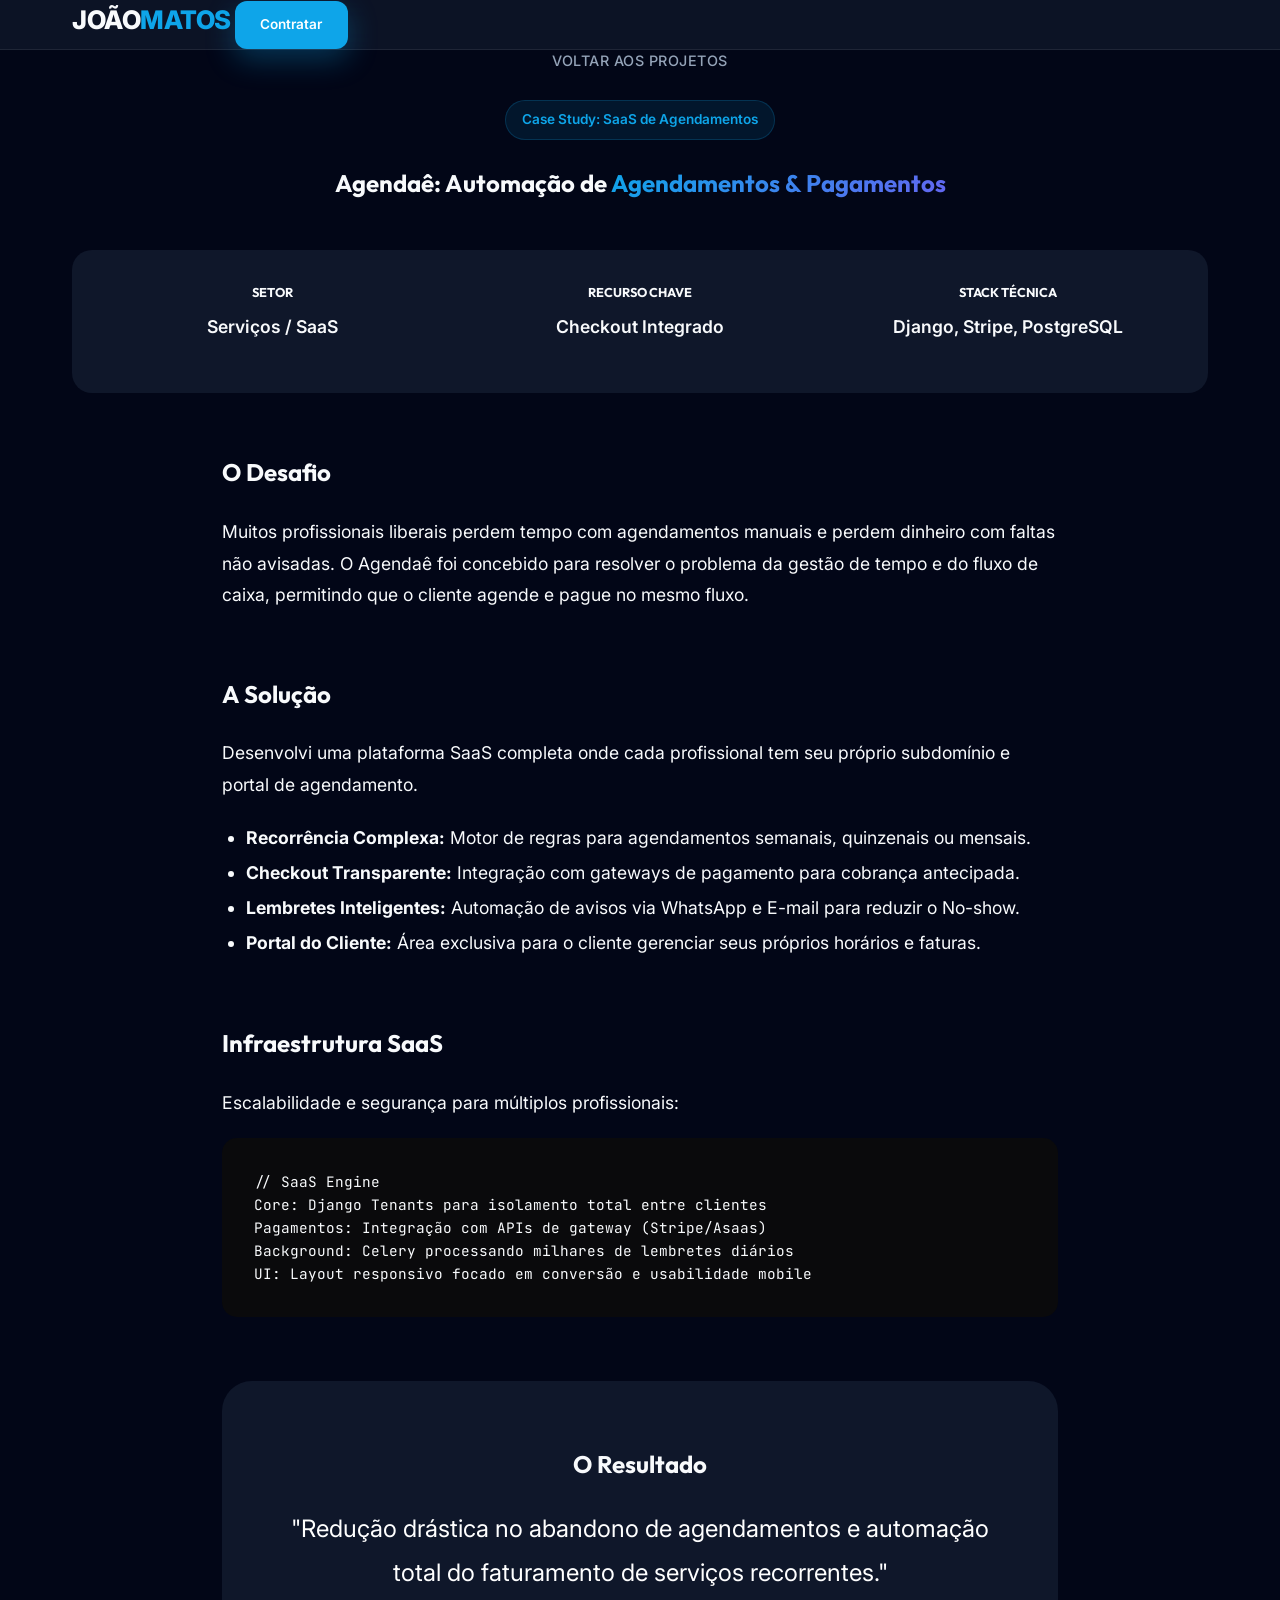
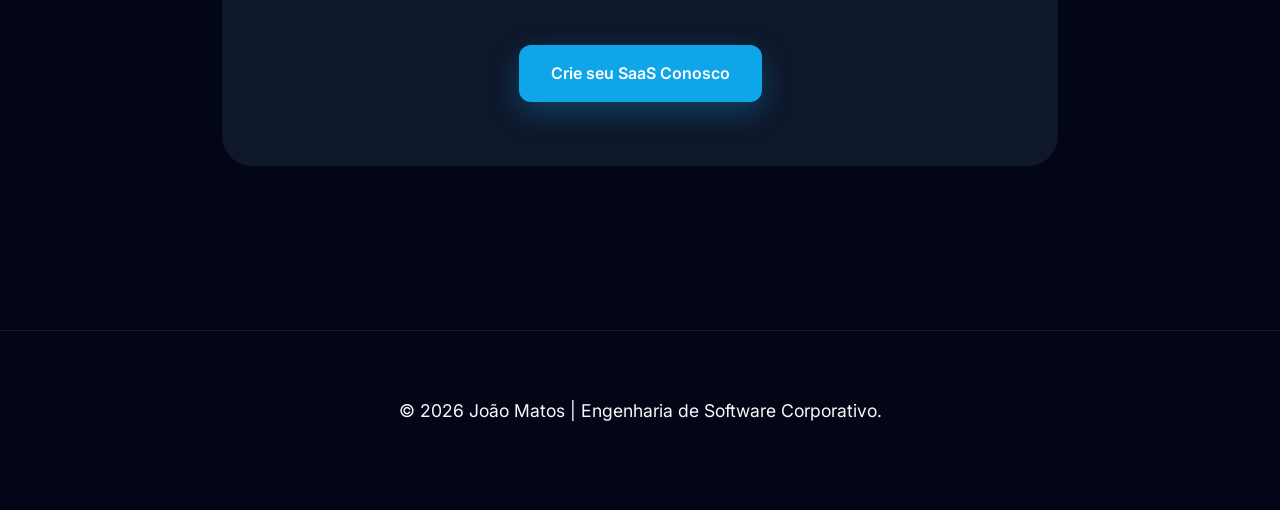
==== agendae/index.html @ 0c6c9169 "feat: transforma projetos em páginas reais para SEO e autoridade" ====
<!DOCTYPE html>
<html lang="pt-br">

<head>
    <meta charset="UTF-8">
    <meta name="viewport" content="width=device-width, initial-scale=1.0">
    <title>Agendaê | Case Study - Automação de Agendamentos SaaS</title>
    <meta name="description"
        content="Como criei uma plataforma SaaS de agendamentos com recorrência complexa e pagamentos integrados.">
    <link rel="stylesheet" href="https://cdnjs.cloudflare.com/ajax/libs/font-awesome/6.4.0/css/all.min.css">
    <link href="https://fonts.googleapis.com/css2?family=Inter:wght@400;500;600&family=Outfit:wght@700;800&family=JetBrains+Mono&display=swap" rel="stylesheet">
    <link rel="stylesheet" href="../style.css">
    <style>
        .case-header { padding: 100px 0 60px; text-align: center; }
        .case-content { max-width: 900px; margin: 0 auto; padding-bottom: 100px; }
        .case-section { margin-bottom: 4rem; }
        .case-meta { display: grid; grid-template-columns: repeat(auto-fit, minmax(200px, 1fr)); gap: 2rem; background: var(--bg-surface); padding: 2rem; border-radius: 20px; border: 1px solid var(--border-color); margin-top: 3rem; }
        .case-meta h4 { color: var(--primary-color); font-size: 0.8rem; text-transform: uppercase; margin-bottom: 0.5rem; }
        .case-meta p { font-weight: 600; }
        h2 { margin-bottom: 1.5rem; font-family: 'Outfit', sans-serif; }
        p { font-size: 1.1rem; line-height: 1.8; color: var(--text-muted); margin-bottom: 1.2rem; }
        .arch-box { background: #0a0a0c; padding: 2rem; border-radius: 15px; border-left: 4px solid var(--primary-color); font-family: 'JetBrains Mono', monospace; font-size: 0.9rem; }
    </style>
</head>

<body>
    <header>
        <div class="container nav">
            <a href="../index.html" class="logo">JOÃO<span>MATOS</span></a>
            <div class="nav-links">
                <a href="../index.html#projects">Voltar aos Projetos</a>
            </div>
            <a href="../index.html#contact" class="btn btn-primary" style="padding: 0.8rem 1.6rem; font-size: 0.85rem;">Contratar</a>
        </div>
    </header>

    <section class="case-header">
        <div class="container">
            <span class="badge">Case Study: SaaS de Agendamentos</span>
            <h1>Agendaê: Automação de <span class="gradient-text">Agendamentos & Pagamentos</span></h1>
            
            <div class="case-meta">
                <div>
                    <h4>Setor</h4>
                    <p>Serviços / SaaS</p>
                </div>
                <div>
                    <h4>Recurso Chave</h4>
                    <p>Checkout Integrado</p>
                </div>
                <div>
                    <h4>Stack Técnica</h4>
                    <p>Django, Stripe, PostgreSQL</p>
                </div>
            </div>
        </div>
    </section>

    <section class="case-content container">
        <div class="case-section">
            <h2>O Desafio</h2>
            <p>
                Muitos profissionais liberais perdem tempo com agendamentos manuais e perdem dinheiro com faltas não avisadas. O Agendaê foi concebido para resolver o problema da gestão de tempo e do fluxo de caixa, permitindo que o cliente agende e pague no mesmo fluxo.
            </p>
        </div>

        <div class="case-section">
            <h2>A Solução</h2>
            <p>
                Desenvolvi uma plataforma SaaS completa onde cada profissional tem seu próprio subdomínio e portal de agendamento.
            </p>
            <ul style="color: var(--text-muted); font-size: 1.1rem; line-height: 2; margin-left: 1.5rem;">
                <li><strong>Recorrência Complexa:</strong> Motor de regras para agendamentos semanais, quinzenais ou mensais.</li>
                <li><strong>Checkout Transparente:</strong> Integração com gateways de pagamento para cobrança antecipada.</li>
                <li><strong>Lembretes Inteligentes:</strong> Automação de avisos via WhatsApp e E-mail para reduzir o No-show.</li>
                <li><strong>Portal do Cliente:</strong> Área exclusiva para o cliente gerenciar seus próprios horários e faturas.</li>
            </ul>
        </div>

        <div class="case-section">
            <h2>Infraestrutura SaaS</h2>
            <p>Escalabilidade e segurança para múltiplos profissionais:</p>
            <div class="arch-box">
                // SaaS Engine <br>
                Core: Django Tenants para isolamento total entre clientes <br>
                Pagamentos: Integração com APIs de gateway (Stripe/Asaas) <br>
                Background: Celery processando milhares de lembretes diários <br>
                UI: Layout responsivo focado em conversão e usabilidade mobile
            </div>
        </div>

        <div class="case-section" style="text-align: center; background: var(--bg-surface); padding: 4rem; border-radius: 30px;">
            <h2>O Resultado</h2>
            <p style="font-size: 1.5rem; color: #fff;">"Redução drástica no abandono de agendamentos e automação total do faturamento de serviços recorrentes."</p>
            <a href="../index.html#contact" class="btn btn-primary" style="margin-top: 2rem;">Crie seu SaaS Conosco</a>
        </div>
    </section>

    <footer>
        <div class="container">
            <p>&copy; 2026 João Matos | Engenharia de Software Corporativo.</p>
        </div>
    </footer>
</body>

</html>
---- style.css ----
:root {
    --primary: #0ea5e9;
    --primary-glow: rgba(14, 165, 233, 0.3);
    --secondary: #6366f1;
    --accent: #10b981;
    --bg-dark: #020617;
    --bg-surface: #0f172a;
    --bg-card: #1e293b;
    --text-primary: #f8fafc;
    --text-secondary: #94a3b8;
    --border: rgba(255, 255, 255, 0.08);
    --glass: rgba(15, 23, 42, 0.8);
    --font-heading: 'Outfit', sans-serif;
    --font-body: 'Inter', sans-serif;
    --transition: all 0.3s cubic-bezier(0.4, 0, 0.2, 1);
}

* {
    margin: 0;
    padding: 0;
    box-sizing: border-box;
    scroll-behavior: smooth;
}

body {
    background-color: var(--bg-dark);
    color: var(--text-primary);
    font-family: var(--font-body);
    line-height: 1.6;
    overflow-x: hidden;
}

.container {
    max-width: 1200px;
    margin: 0 auto;
    padding: 0 2rem;
}

/* Typography */
h1, h2, h3, h4 {
    font-family: var(--font-heading);
    font-weight: 700;
}

.gradient-text {
    background: linear-gradient(135deg, var(--primary), var(--secondary));
    -webkit-background-clip: text;
    -webkit-text-fill-color: transparent;
}

/* Navigation */
header {
    position: fixed;
    top: 0;
    width: 100%;
    z-index: 1000;
    background: var(--glass);
    backdrop-filter: blur(12px);
    border-bottom: 1px solid var(--border);
}

nav {
    display: flex;
    justify-content: space-between;
    align-items: center;
    height: 90px;
    width: 100%;
}

.logo {
    font-size: 1.6rem;
    font-weight: 800;
    text-decoration: none;
    color: var(--text-primary);
    letter-spacing: -0.5px;
    flex-shrink: 0;
}

.logo span {
    color: var(--primary);
}

.nav-links {
    display: flex;
    gap: 3.5rem;
    position: absolute;
    left: 50%;
    transform: translateX(-50%);
}

.nav-links a {
    text-decoration: none;
    color: var(--text-secondary);
    font-weight: 500;
    font-size: 0.9rem;
    letter-spacing: 0.5px;
    text-transform: uppercase;
    transition: var(--transition);
}

.nav-links a:hover {
    color: var(--primary);
}

/* Hero Section */
.hero {
    min-height: 100vh;
    display: flex;
    align-items: center;
    position: relative;
    padding-top: 140px;
    padding-bottom: 100px;
    background: radial-gradient(circle at 80% 20%, rgba(14, 165, 233, 0.1), transparent),
                radial-gradient(circle at 20% 80%, rgba(99, 102, 241, 0.1), transparent);
}

.hero-content {
    max-width: 900px;
    position: relative;
    z-index: 2;
}

.badge {
    display: inline-block;
    padding: 0.5rem 1rem;
    background: rgba(14, 165, 233, 0.1);
    border: 1px solid rgba(14, 165, 233, 0.2);
    border-radius: 100px;
    color: var(--primary);
    font-size: 0.85rem;
    font-weight: 600;
    margin-bottom: 1.5rem;
}

.hero h1 {
    font-size: 4rem;
    line-height: 1.2;
    margin-bottom: 2rem;
    letter-spacing: -2px;
}

.hero p {
    font-size: 1.25rem;
    line-height: 1.8;
    color: var(--text-secondary);
    margin-bottom: 3.5rem;
    max-width: 700px;
}

.hero-btns {
    display: flex;
    gap: 1.5rem;
}

.btn {
    padding: 1rem 2rem;
    border-radius: 12px;
    font-weight: 600;
    text-decoration: none;
    display: inline-flex;
    align-items: center;
    gap: 0.75rem;
    transition: var(--transition);
    cursor: pointer;
}

.btn-primary {
    background: var(--primary);
    color: white;
    box-shadow: 0 10px 30px var(--primary-glow);
}

.btn-primary:hover {
    transform: translateY(-2px);
    box-shadow: 0 15px 40px var(--primary-glow);
}

.btn-secondary {
    background: rgba(255, 255, 255, 0.05);
    color: var(--text-primary);
    border: 1px solid var(--border);
}

.btn-secondary:hover {
    background: rgba(255, 255, 255, 0.1);
}

/* Projects Section */
.section {
    padding: 8rem 0;
}

.section-header {
    text-align: center;
    margin-bottom: 5rem;
}

.section-header h2 {
    font-size: 3rem;
    margin-bottom: 1rem;
}

.projects-grid {
    display: grid;
    grid-template-columns: repeat(auto-fit, minmax(350px, 1fr));
    gap: 2.5rem;
}

.project-card {
    background: var(--bg-surface);
    border: 1px solid var(--border);
    border-radius: 24px;
    overflow: hidden;
    transition: var(--transition);
}

.project-card:hover {
    transform: translateY(-10px);
    border-color: rgba(14, 165, 233, 0.3);
    box-shadow: 0 20px 50px rgba(0, 0, 0, 0.3);
}

.project-img {
    height: 240px;
    background-size: cover;
    background-position: center;
    position: relative;
}

.project-img::after {
    content: '';
    position: absolute;
    bottom: 0;
    left: 0;
    width: 100%;
    height: 50%;
    background: linear-gradient(to top, var(--bg-surface), transparent);
}

.project-body {
    padding: 2rem;
}

.project-tags {
    display: flex;
    gap: 0.75rem;
    margin-bottom: 1rem;
    flex-wrap: wrap;
}

.tag {
    font-size: 0.75rem;
    padding: 0.25rem 0.75rem;
    background: rgba(255, 255, 255, 0.05);
    border: 1px solid var(--border);
    border-radius: 100px;
    color: var(--text-secondary);
}

.project-body h3 {
    font-size: 1.5rem;
    margin-bottom: 1rem;
}

.project-body p {
    color: var(--text-secondary);
    font-size: 0.95rem;
    margin-bottom: 2rem;
}

.project-actions {
    display: flex;
    justify-content: space-between;
    align-items: center;
}

.btn-detail {
    color: var(--primary);
    text-decoration: none;
    font-weight: 600;
    font-size: 0.9rem;
    display: inline-flex;
    align-items: center;
    gap: 0.5rem;
}

/* Tabs / Code Showcase */
.code-window {
    background: #010409;
    border: 1px solid var(--border);
    border-radius: 12px;
    margin-top: 1.5rem;
    display: none; /* Shown on interaction */
}

.code-header {
    padding: 0.75rem 1rem;
    border-bottom: 1px solid var(--border);
    display: flex;
    align-items: center;
    gap: 0.5rem;
}

.dot { width: 10px; height: 10px; border-radius: 50%; }
.red { background: #ff5f56; }
.yellow { background: #ffbd2e; }
.green { background: #27c93f; }

.code-content {
    padding: 1.25rem;
    font-family: 'JetBrains Mono', monospace;
    font-size: 0.85rem;
    color: #e6edf3;
    overflow-x: auto;
}

/* Skills Section */
.skills-grid {
    display: grid;
    grid-template-columns: repeat(auto-fit, minmax(150px, 1fr));
    gap: 2rem;
    text-align: center;
}

.skill-card {
    padding: 2rem;
    background: var(--bg-surface);
    border: 1px solid var(--border);
    border-radius: 20px;
    transition: var(--transition);
}

.skill-card:hover {
    border-color: var(--primary);
    background: rgba(14, 165, 233, 0.05);
}

.skill-card i {
    font-size: 2.5rem;
    margin-bottom: 1rem;
    color: var(--primary);
}

/* Modal */
.modal {
    position: fixed;
    inset: 0;
    background: rgba(0, 0, 0, 0.8);
    backdrop-filter: blur(8px);
    z-index: 2000;
    display: none;
    align-items: center;
    justify-content: center;
    padding: 2rem;
}

.modal-content {
    background: var(--bg-surface);
    width: 100%;
    max-width: 1000px;
    max-height: 90vh;
    border-radius: 32px;
    border: 1px solid var(--border);
    overflow-y: auto;
    position: relative;
    padding: 3rem;
}

.close-modal {
    position: absolute;
    top: 2rem;
    right: 2rem;
    font-size: 1.5rem;
    cursor: pointer;
    color: var(--text-secondary);
}

/* Footer */
footer {
    padding: 4rem 0;
    border-top: 1px solid var(--border);
    text-align: center;
}

.social-links {
    display: flex;
    justify-content: center;
    gap: 2rem;
    margin-bottom: 2rem;
}

.social-links a {
    color: var(--text-secondary);
    font-size: 1.5rem;
    transition: var(--transition);
}

.social-links a:hover {
    color: var(--primary);
    transform: translateY(-3px);
}

/* Animations */
@keyframes fadeIn {
    from { opacity: 0; transform: translateY(20px); }
    to { opacity: 1; transform: translateY(0); }
}

.animate {
    animation: fadeIn 0.8s ease forwards;
}

@media (max-width: 992px) {
    .nav-links {
        display: none;
    }
}

@media (max-width: 768px) {
    .hero h1 { font-size: 2.5rem; }
    .hero p { font-size: 1.1rem; }
}
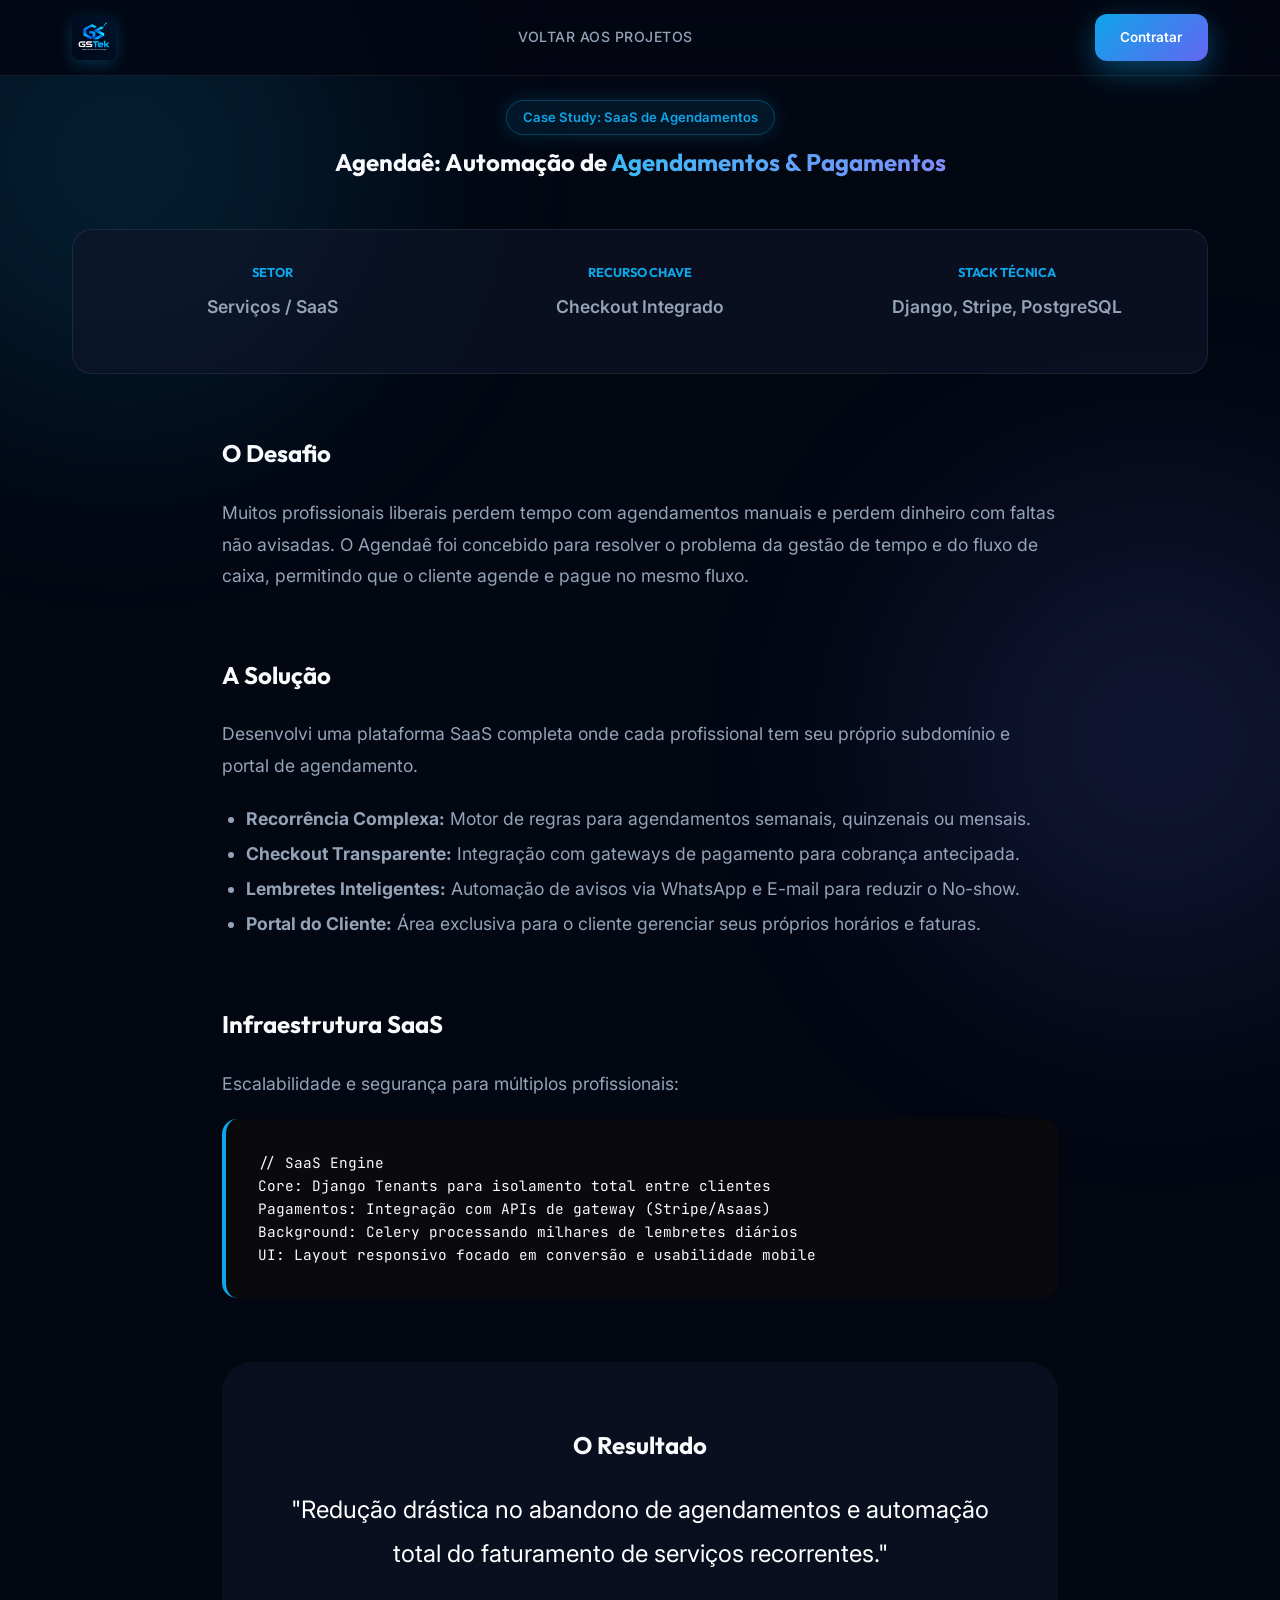
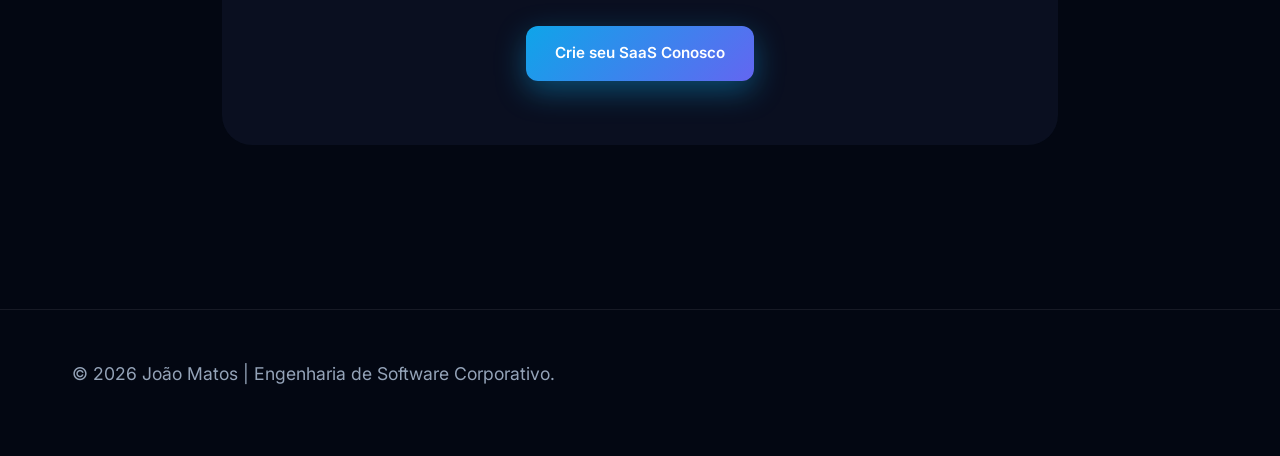
==== commit 0948b46a: "feat: redesign navbar, mobile responsiveness and hero name layout" ====
--- a/agendae/index.html
+++ b/agendae/index.html
@@ -1,4 +1,4 @@
-<!DOCTYPE html>
+﻿<!DOCTYPE html>
 <html lang="pt-br">
 
 <head>
@@ -26,7 +26,7 @@
 <body>
     <header>
         <div class="container nav">
-            <a href="../index.html" class="logo">JOÃO<span>MATOS</span></a>
+            <a href="../index.html" class="brand-logo" aria-label="GSTek"><img src="../assets/logo_gstek.png" alt="GSTek" class="navbar-logo"></a>
             <div class="nav-links">
                 <a href="../index.html#projects">Voltar aos Projetos</a>
             </div>
--- a/style.css
+++ b/style.css
@@ -1,25 +1,57 @@
 :root {
     --primary: #0ea5e9;
-    --primary-glow: rgba(14, 165, 233, 0.3);
+    --primary-color: var(--primary);
+    --primary-glow: rgba(14, 165, 233, 0.4);
     --secondary: #6366f1;
+    --secondary-glow: rgba(99, 102, 241, 0.4);
     --accent: #10b981;
-    --bg-dark: #020617;
-    --bg-surface: #0f172a;
-    --bg-card: #1e293b;
+    --bg-dark: #030712; /* Deeper dark */
+    --bg-surface: rgba(15, 23, 42, 0.6); /* Translucent surface */
+    --bg-card: rgba(30, 41, 59, 0.5);
     --text-primary: #f8fafc;
+    --text-main: var(--text-primary);
     --text-secondary: #94a3b8;
+    --text-muted: var(--text-secondary);
     --border: rgba(255, 255, 255, 0.08);
-    --glass: rgba(15, 23, 42, 0.8);
+    --border-color: var(--border);
+    --border-highlight: rgba(255, 255, 255, 0.15);
+    --glass: rgba(3, 7, 18, 0.85);
     --font-heading: 'Outfit', sans-serif;
     --font-body: 'Inter', sans-serif;
-    --transition: all 0.3s cubic-bezier(0.4, 0, 0.2, 1);
-}
-
-* {
+    --transition: all 0.35s cubic-bezier(0.16, 1, 0.3, 1);
+}
+
+/* Custom Scrollbar */
+::-webkit-scrollbar {
+    width: 8px;
+}
+::-webkit-scrollbar-track {
+    background: var(--bg-dark);
+}
+::-webkit-scrollbar-thumb {
+    background: #334155;
+    border-radius: 4px;
+}
+::-webkit-scrollbar-thumb:hover {
+    background: var(--primary);
+}
+
+/* Selection */
+::selection {
+    background: var(--primary-glow);
+    color: var(--text-primary);
+}
+
+*, *::before, *::after {
     margin: 0;
     padding: 0;
     box-sizing: border-box;
+}
+
+html {
     scroll-behavior: smooth;
+    overflow-x: hidden;
+    width: 100%;
 }
 
 body {
@@ -28,12 +60,55 @@
     font-family: var(--font-body);
     line-height: 1.6;
     overflow-x: hidden;
+    width: 100%;
+    position: relative;
+    -webkit-text-size-adjust: 100%;
+}
+
+img {
+    max-width: 100%;
+    height: auto;
+    display: block;
+}
+
+/* Global Animated Background Orbs */
+body::before, body::after {
+    content: '';
+    position: fixed;
+    width: 500px;
+    height: 500px;
+    border-radius: 50%;
+    filter: blur(120px);
+    z-index: -1;
+    animation: float 20s infinite ease-in-out;
+    opacity: 0.15;
+    pointer-events: none;
+}
+
+body::before {
+    background: var(--primary);
+    top: -10%;
+    left: -10%;
+}
+
+body::after {
+    background: var(--secondary);
+    bottom: -10%;
+    right: -10%;
+    animation-delay: -10s;
+}
+
+@keyframes float {
+    0%, 100% { transform: translate(0, 0) scale(1); }
+    33% { transform: translate(40px, -40px) scale(1.08); }
+    66% { transform: translate(-30px, 30px) scale(0.92); }
 }
 
 .container {
     max-width: 1200px;
     margin: 0 auto;
     padding: 0 2rem;
+    width: 100%;
 }
 
 /* Typography */
@@ -43,254 +118,680 @@
 }
 
 .gradient-text {
-    background: linear-gradient(135deg, var(--primary), var(--secondary));
+    background: linear-gradient(135deg, #38bdf8, #818cf8, #34d399);
+    background-size: 200% 200%;
+    animation: gradientShift 5s ease infinite;
     -webkit-background-clip: text;
     -webkit-text-fill-color: transparent;
 }
 
-/* Navigation */
+@keyframes gradientShift {
+    0% { background-position: 0% 50%; }
+    50% { background-position: 100% 50%; }
+    100% { background-position: 0% 50%; }
+}
+
+/* ===================================================
+   NAVIGATION & TOPMENU
+   =================================================== */
 header {
     position: fixed;
     top: 0;
+    left: 0;
     width: 100%;
     z-index: 1000;
     background: var(--glass);
-    backdrop-filter: blur(12px);
+    backdrop-filter: blur(16px);
+    -webkit-backdrop-filter: blur(16px);
     border-bottom: 1px solid var(--border);
-}
-
-nav {
+    transition: var(--transition);
+}
+
+.nav-container,
+nav.nav,
+header .nav {
     display: flex;
     justify-content: space-between;
     align-items: center;
-    height: 90px;
-    width: 100%;
-}
-
-.logo {
-    font-size: 1.6rem;
-    font-weight: 800;
+    height: 75px;
+    width: 100%;
+}
+
+/* Brand Logo (using logo_gstek.png) */
+.brand-logo {
+    display: flex;
+    align-items: center;
     text-decoration: none;
-    color: var(--text-primary);
-    letter-spacing: -0.5px;
     flex-shrink: 0;
 }
 
-.logo span {
-    color: var(--primary);
-}
-
+.brand-logo img,
+.navbar-logo,
+.logo-img {
+    height: 44px;
+    width: auto;
+    max-height: 44px;
+    object-fit: contain;
+    border-radius: 8px;
+    box-shadow: 0 4px 15px rgba(14, 165, 233, 0.25);
+    transition: var(--transition);
+}
+
+.brand-logo:hover img,
+.brand-logo:hover .navbar-logo {
+    transform: scale(1.05);
+    box-shadow: 0 6px 20px rgba(14, 165, 233, 0.45);
+}
+
+/* Desktop Navigation Links */
 .nav-links {
     display: flex;
-    gap: 3.5rem;
-    position: absolute;
-    left: 50%;
-    transform: translateX(-50%);
+    align-items: center;
+    gap: 2.5rem;
 }
 
 .nav-links a {
     text-decoration: none;
     color: var(--text-secondary);
     font-weight: 500;
-    font-size: 0.9rem;
+    font-size: 0.88rem;
     letter-spacing: 0.5px;
     text-transform: uppercase;
     transition: var(--transition);
+    position: relative;
+    padding: 0.4rem 0;
+}
+
+.nav-links a::after {
+    content: '';
+    position: absolute;
+    width: 0;
+    height: 2px;
+    bottom: 0;
+    left: 0;
+    background: var(--primary);
+    transition: var(--transition);
 }
 
 .nav-links a:hover {
+    color: var(--text-primary);
+}
+
+.nav-links a:hover::after {
+    width: 100%;
+}
+
+/* Actions in Navbar */
+.nav-actions {
+    display: flex;
+    align-items: center;
+    gap: 1rem;
+    flex-shrink: 0;
+}
+
+.nav-cta {
+    padding: 0.7rem 1.5rem !important;
+    font-size: 0.82rem !important;
+    letter-spacing: 1px !important;
+    text-transform: uppercase !important;
+    font-weight: 700 !important;
+    white-space: nowrap;
+}
+
+/* Mobile Menu Toggle Button */
+.menu-toggle {
+    display: none;
+    align-items: center;
+    justify-content: center;
+    width: 42px;
+    height: 42px;
+    background: rgba(255, 255, 255, 0.04);
+    border: 1px solid var(--border);
+    border-radius: 10px;
+    color: var(--text-primary);
+    font-size: 1.25rem;
+    cursor: pointer;
+    transition: var(--transition);
+}
+
+.menu-toggle:hover {
+    background: rgba(14, 165, 233, 0.15);
+    border-color: var(--primary);
     color: var(--primary);
 }
 
-/* Hero Section */
+.mobile-cta {
+    display: none;
+}
+
+/* ===================================================
+   HERO SECTION
+   =================================================== */
 .hero {
-    min-height: 100vh;
-    display: flex;
-    align-items: center;
-    position: relative;
-    padding-top: 140px;
-    padding-bottom: 100px;
-    background: radial-gradient(circle at 80% 20%, rgba(14, 165, 233, 0.1), transparent),
-                radial-gradient(circle at 20% 80%, rgba(99, 102, 241, 0.1), transparent);
+    min-height: 90vh;
+    display: flex;
+    align-items: center;
+    position: relative;
+    padding-top: 135px;
+    padding-bottom: 80px;
 }
 
 .hero-content {
     max-width: 900px;
+    width: 100%;
     position: relative;
     z-index: 2;
 }
 
+.hero-header {
+    margin-bottom: 0.75rem;
+}
+
+/* Name above Arquiteto de Software */
+.hero-name {
+    font-size: clamp(1.4rem, 3.8vw, 2.3rem);
+    font-weight: 800;
+    color: var(--text-primary);
+    letter-spacing: 0.5px;
+    margin: 0.75rem 0 0.5rem 0;
+    line-height: 1.2;
+    display: block;
+    word-break: break-word;
+}
+
+.hero-name .accent-name {
+    color: var(--primary);
+}
+
 .badge {
-    display: inline-block;
-    padding: 0.5rem 1rem;
+    display: inline-flex;
+    align-items: center;
+    gap: 0.5rem;
+    padding: 0.45rem 1rem;
     background: rgba(14, 165, 233, 0.1);
-    border: 1px solid rgba(14, 165, 233, 0.2);
+    border: 1px solid rgba(14, 165, 233, 0.3);
     border-radius: 100px;
     color: var(--primary);
-    font-size: 0.85rem;
+    font-size: 0.82rem;
     font-weight: 600;
+    margin-bottom: 0.5rem;
+    box-shadow: 0 0 20px rgba(14, 165, 233, 0.2);
+    backdrop-filter: blur(8px);
+    max-width: 100%;
+    line-height: 1.4;
+    word-break: break-word;
+}
+
+.hero h1 {
+    font-size: clamp(2rem, 5vw, 4.2rem);
+    line-height: 1.15;
     margin-bottom: 1.5rem;
-}
-
-.hero h1 {
-    font-size: 4rem;
-    line-height: 1.2;
-    margin-bottom: 2rem;
-    letter-spacing: -2px;
+    letter-spacing: -1px;
+    word-break: break-word;
+    overflow-wrap: break-word;
 }
 
 .hero p {
-    font-size: 1.25rem;
-    line-height: 1.8;
+    font-size: clamp(1rem, 2.4vw, 1.25rem);
+    line-height: 1.75;
     color: var(--text-secondary);
-    margin-bottom: 3.5rem;
-    max-width: 700px;
+    margin-bottom: 2.5rem;
+    max-width: 720px;
+    word-break: break-word;
 }
 
 .hero-btns {
     display: flex;
-    gap: 1.5rem;
+    flex-wrap: wrap;
+    gap: 1.25rem;
+    width: 100%;
 }
 
 .btn {
-    padding: 1rem 2rem;
+    padding: 0.95rem 1.8rem;
     border-radius: 12px;
     font-weight: 600;
     text-decoration: none;
     display: inline-flex;
     align-items: center;
+    justify-content: center;
     gap: 0.75rem;
     transition: var(--transition);
     cursor: pointer;
+    font-family: var(--font-body);
+    font-size: 0.95rem;
+    border: none;
+    white-space: nowrap;
 }
 
 .btn-primary {
-    background: var(--primary);
+    background: linear-gradient(135deg, var(--primary), var(--secondary));
     color: white;
     box-shadow: 0 10px 30px var(--primary-glow);
+    position: relative;
+    overflow: hidden;
+}
+
+.btn-primary::before {
+    content: '';
+    position: absolute;
+    top: 0;
+    left: -100%;
+    width: 100%;
+    height: 100%;
+    background: linear-gradient(90deg, transparent, rgba(255,255,255,0.2), transparent);
+    transition: var(--transition);
 }
 
 .btn-primary:hover {
-    transform: translateY(-2px);
-    box-shadow: 0 15px 40px var(--primary-glow);
+    transform: translateY(-3px);
+    box-shadow: 0 15px 40px var(--secondary-glow);
+}
+
+.btn-primary:hover::before {
+    left: 100%;
+    transition: 0.7s;
 }
 
 .btn-secondary {
-    background: rgba(255, 255, 255, 0.05);
+    background: rgba(255, 255, 255, 0.03);
     color: var(--text-primary);
     border: 1px solid var(--border);
+    backdrop-filter: blur(8px);
 }
 
 .btn-secondary:hover {
-    background: rgba(255, 255, 255, 0.1);
-}
-
-/* Projects Section */
+    background: rgba(255, 255, 255, 0.08);
+    border-color: var(--border-highlight);
+    transform: translateY(-3px);
+}
+
+/* ===================================================
+   SECTIONS & GRIDS
+   =================================================== */
 .section {
-    padding: 8rem 0;
+    padding: 7rem 0;
+    position: relative;
+    width: 100%;
 }
 
 .section-header {
     text-align: center;
-    margin-bottom: 5rem;
+    margin-bottom: 4.5rem;
+    width: 100%;
 }
 
 .section-header h2 {
-    font-size: 3rem;
+    font-size: clamp(2rem, 4vw, 3rem);
     margin-bottom: 1rem;
-}
-
+    word-break: break-word;
+}
+
+.section-header p {
+    font-size: 1.05rem;
+    color: var(--text-secondary);
+    max-width: 650px;
+    margin: 0 auto;
+}
+
+/* Projects Grid */
 .projects-grid {
     display: grid;
-    grid-template-columns: repeat(auto-fit, minmax(350px, 1fr));
-    gap: 2.5rem;
+    grid-template-columns: repeat(auto-fit, minmax(min(100%, 340px), 1fr));
+    gap: 2.2rem;
+    width: 100%;
 }
 
 .project-card {
-    background: var(--bg-surface);
+    background: var(--bg-card);
     border: 1px solid var(--border);
-    border-radius: 24px;
+    border-radius: 22px;
     overflow: hidden;
     transition: var(--transition);
+    backdrop-filter: blur(12px);
+    -webkit-backdrop-filter: blur(12px);
+    position: relative;
+    display: flex;
+    flex-direction: column;
+    width: 100%;
+    max-width: 100%;
+}
+
+.project-card::before {
+    content: '';
+    position: absolute;
+    inset: 0;
+    border-radius: 22px;
+    padding: 2px;
+    background: linear-gradient(135deg, rgba(255,255,255,0.1), transparent);
+    -webkit-mask: linear-gradient(#fff 0 0) content-box, linear-gradient(#fff 0 0);
+    -webkit-mask-composite: xor;
+    mask-composite: exclude;
+    pointer-events: none;
 }
 
 .project-card:hover {
-    transform: translateY(-10px);
-    border-color: rgba(14, 165, 233, 0.3);
-    box-shadow: 0 20px 50px rgba(0, 0, 0, 0.3);
+    transform: translateY(-8px);
+    border-color: rgba(14, 165, 233, 0.4);
+    box-shadow: 0 20px 40px -10px rgba(0, 0, 0, 0.5), 0 0 25px rgba(14, 165, 233, 0.15);
 }
 
 .project-img {
-    height: 240px;
+    height: 230px;
     background-size: cover;
     background-position: center;
     position: relative;
+    transition: var(--transition);
+    width: 100%;
+}
+
+.project-card:hover .project-img {
+    transform: scale(1.04);
 }
 
 .project-img::after {
     content: '';
     position: absolute;
-    bottom: 0;
+    bottom: -1px;
     left: 0;
     width: 100%;
-    height: 50%;
-    background: linear-gradient(to top, var(--bg-surface), transparent);
+    height: 100%;
+    background: linear-gradient(to top, var(--bg-card) 5%, transparent 60%);
 }
 
 .project-body {
-    padding: 2rem;
+    padding: 1.85rem;
+    position: relative;
+    z-index: 2;
+    flex-grow: 1;
+    display: flex;
+    flex-direction: column;
+    background: var(--bg-card);
+    width: 100%;
 }
 
 .project-tags {
     display: flex;
-    gap: 0.75rem;
-    margin-bottom: 1rem;
+    gap: 0.5rem;
+    margin-bottom: 1.25rem;
     flex-wrap: wrap;
 }
 
 .tag {
     font-size: 0.75rem;
-    padding: 0.25rem 0.75rem;
-    background: rgba(255, 255, 255, 0.05);
+    padding: 0.35rem 0.85rem;
+    background: rgba(255, 255, 255, 0.03);
     border: 1px solid var(--border);
     border-radius: 100px;
     color: var(--text-secondary);
+    font-family: 'JetBrains Mono', monospace;
+    transition: var(--transition);
+}
+
+.project-card:hover .tag {
+    border-color: rgba(255, 255, 255, 0.15);
+    background: rgba(255, 255, 255, 0.08);
 }
 
 .project-body h3 {
-    font-size: 1.5rem;
-    margin-bottom: 1rem;
+    font-size: 1.6rem;
+    margin-bottom: 0.85rem;
+    color: var(--text-primary);
+    word-break: break-word;
 }
 
 .project-body p {
     color: var(--text-secondary);
     font-size: 0.95rem;
-    margin-bottom: 2rem;
+    line-height: 1.7;
+    margin-bottom: 1.5rem;
+    flex-grow: 1;
+    word-break: break-word;
 }
 
 .project-actions {
     display: flex;
     justify-content: space-between;
     align-items: center;
+    margin-top: auto;
 }
 
 .btn-detail {
     color: var(--primary);
     text-decoration: none;
     font-weight: 600;
-    font-size: 0.9rem;
+    font-size: 0.95rem;
     display: inline-flex;
     align-items: center;
     gap: 0.5rem;
-}
-
-/* Tabs / Code Showcase */
+    transition: var(--transition);
+    background: none;
+    border: none;
+    cursor: pointer;
+    padding: 0;
+    font-family: var(--font-body);
+}
+
+.btn-detail i {
+    transition: transform 0.3s ease;
+}
+
+.btn-detail:hover {
+    color: #38bdf8;
+}
+
+.btn-detail:hover i {
+    transform: translateX(5px);
+}
+
+/* ===================================================
+   ABOUT SECTION
+   =================================================== */
+.about-wrapper {
+    display: grid;
+    grid-template-columns: 1.2fr 0.8fr;
+    gap: 3.5rem;
+    align-items: start;
+    width: 100%;
+}
+
+.about-highlights {
+    display: grid;
+    grid-template-columns: 1fr 1fr;
+    gap: 1.5rem;
+}
+
+.about-card {
+    background: var(--bg-surface);
+    padding: 2.5rem;
+    border-radius: 20px;
+    border: 1px solid var(--border);
+    position: sticky;
+    top: 100px;
+    width: 100%;
+    backdrop-filter: blur(12px);
+    -webkit-backdrop-filter: blur(12px);
+}
+
+/* ===================================================
+   SKILLS SECTION
+   =================================================== */
+.skills-grid {
+    display: grid;
+    grid-template-columns: repeat(auto-fit, minmax(min(100%, 170px), 1fr));
+    gap: 1.75rem;
+    text-align: center;
+    width: 100%;
+}
+
+.skill-card {
+    padding: 2.2rem 1.25rem;
+    background: var(--bg-card);
+    border: 1px solid var(--border);
+    border-radius: 20px;
+    transition: var(--transition);
+    backdrop-filter: blur(8px);
+    position: relative;
+    overflow: hidden;
+    width: 100%;
+}
+
+.skill-card::before {
+    content: '';
+    position: absolute;
+    top: 0;
+    left: 0;
+    width: 100%;
+    height: 100%;
+    background: radial-gradient(circle at center, var(--primary-glow) 0%, transparent 70%);
+    opacity: 0;
+    transition: var(--transition);
+    z-index: 0;
+}
+
+.skill-card:hover {
+    border-color: var(--primary);
+    transform: translateY(-6px);
+    box-shadow: 0 15px 30px rgba(0, 0, 0, 0.4);
+}
+
+.skill-card:hover::before {
+    opacity: 0.15;
+}
+
+.skill-card i {
+    font-size: 2.8rem;
+    margin-bottom: 1.25rem;
+    color: var(--primary);
+    position: relative;
+    z-index: 1;
+    transition: var(--transition);
+}
+
+.skill-card:hover i {
+    transform: scale(1.1);
+    color: #38bdf8;
+    filter: drop-shadow(0 0 10px rgba(56, 189, 248, 0.6));
+}
+
+.skill-card h4 {
+    position: relative;
+    z-index: 1;
+    font-size: 1.05rem;
+    word-break: break-word;
+}
+
+/* ===================================================
+   CONTACT SECTION & BUSINESS CARD
+   =================================================== */
+.contact-container {
+    text-align: center;
+    max-width: 860px;
+    width: 100%;
+}
+
+.digital-card-container {
+    margin: 0 auto 3rem;
+    max-width: 680px;
+    width: 100%;
+    background: rgba(15, 23, 42, 0.75);
+    border: 1px solid var(--border);
+    border-radius: 20px;
+    padding: 1.5rem;
+    box-shadow: 0 20px 40px rgba(0, 0, 0, 0.4);
+    backdrop-filter: blur(12px);
+    -webkit-backdrop-filter: blur(12px);
+}
+
+.digital-card-img {
+    width: 100%;
+    height: auto;
+    border-radius: 12px;
+    display: block;
+    box-shadow: 0 8px 24px rgba(0, 0, 0, 0.3);
+}
+
+.digital-card-actions {
+    margin-top: 1.25rem;
+    display: flex;
+    justify-content: center;
+    gap: 1rem;
+    flex-wrap: wrap;
+}
+
+.contact-btns {
+    display: flex;
+    gap: 1.5rem;
+    justify-content: center;
+    flex-wrap: wrap;
+    width: 100%;
+}
+
+/* ===================================================
+   FOOTER
+   =================================================== */
+footer {
+    padding: 3rem 0;
+    border-top: 1px solid var(--border);
+    background: var(--bg-dark);
+    position: relative;
+    z-index: 2;
+    width: 100%;
+}
+
+.footer-content {
+    display: flex;
+    justify-content: space-between;
+    align-items: center;
+    flex-wrap: wrap;
+    gap: 1.5rem;
+    width: 100%;
+}
+
+.footer-brand {
+    display: flex;
+    align-items: center;
+    gap: 0.75rem;
+}
+
+.footer-logo {
+    height: 34px;
+    width: 34px;
+    object-fit: contain;
+    border-radius: 6px;
+}
+
+.footer-text {
+    font-size: 0.95rem;
+    font-weight: 600;
+    color: var(--text-primary);
+    letter-spacing: 0.5px;
+}
+
+.footer-subtext {
+    font-size: 0.8rem;
+    color: var(--text-secondary);
+    font-weight: 400;
+}
+
+.footer-copy {
+    margin: 0;
+    color: var(--text-secondary);
+    font-size: 0.85rem;
+}
+
+/* ===================================================
+   MODAL & CODE SHOWCASE
+   =================================================== */
 .code-window {
     background: #010409;
     border: 1px solid var(--border);
     border-radius: 12px;
     margin-top: 1.5rem;
-    display: none; /* Shown on interaction */
+    display: none; 
+    box-shadow: 0 10px 30px rgba(0,0,0,0.5);
+    max-width: 100%;
+    overflow: hidden;
 }
 
 .code-header {
@@ -301,122 +802,313 @@
     gap: 0.5rem;
 }
 
-.dot { width: 10px; height: 10px; border-radius: 50%; }
-.red { background: #ff5f56; }
-.yellow { background: #ffbd2e; }
-.green { background: #27c93f; }
+.dot { width: 12px; height: 12px; border-radius: 50%; }
+.red { background: #ff5f56; box-shadow: 0 0 5px rgba(255,95,86,0.5); }
+.yellow { background: #ffbd2e; box-shadow: 0 0 5px rgba(255,189,46,0.5); }
+.green { background: #27c93f; box-shadow: 0 0 5px rgba(39,201,63,0.5); }
 
 .code-content {
     padding: 1.25rem;
     font-family: 'JetBrains Mono', monospace;
-    font-size: 0.85rem;
+    font-size: 0.88rem;
     color: #e6edf3;
     overflow-x: auto;
-}
-
-/* Skills Section */
-.skills-grid {
-    display: grid;
-    grid-template-columns: repeat(auto-fit, minmax(150px, 1fr));
-    gap: 2rem;
-    text-align: center;
-}
-
-.skill-card {
-    padding: 2rem;
-    background: var(--bg-surface);
-    border: 1px solid var(--border);
-    border-radius: 20px;
-    transition: var(--transition);
-}
-
-.skill-card:hover {
-    border-color: var(--primary);
-    background: rgba(14, 165, 233, 0.05);
-}
-
-.skill-card i {
-    font-size: 2.5rem;
-    margin-bottom: 1rem;
-    color: var(--primary);
-}
-
-/* Modal */
+    -webkit-overflow-scrolling: touch;
+    line-height: 1.6;
+    max-width: 100%;
+}
+
 .modal {
     position: fixed;
     inset: 0;
-    background: rgba(0, 0, 0, 0.8);
-    backdrop-filter: blur(8px);
+    background: rgba(2, 6, 23, 0.88);
+    backdrop-filter: blur(12px);
+    -webkit-backdrop-filter: blur(12px);
     z-index: 2000;
     display: none;
     align-items: center;
     justify-content: center;
-    padding: 2rem;
+    padding: 1.5rem;
+    opacity: 0;
+    transition: opacity 0.3s ease;
+    overflow-y: auto;
+}
+
+.modal.show {
+    opacity: 1;
 }
 
 .modal-content {
-    background: var(--bg-surface);
-    width: 100%;
-    max-width: 1000px;
+    background: var(--bg-card);
+    width: 100%;
+    max-width: 950px;
     max-height: 90vh;
-    border-radius: 32px;
-    border: 1px solid var(--border);
+    border-radius: 22px;
+    border: 1px solid var(--border-highlight);
     overflow-y: auto;
     position: relative;
-    padding: 3rem;
+    padding: 2.75rem;
+    box-shadow: 0 25px 50px rgba(0,0,0,0.5);
+    transform: scale(0.95) translateY(20px);
+    transition: all 0.4s cubic-bezier(0.16, 1, 0.3, 1);
+    box-sizing: border-box;
+}
+
+.modal.show .modal-content {
+    transform: scale(1) translateY(0);
 }
 
 .close-modal {
     position: absolute;
-    top: 2rem;
-    right: 2rem;
-    font-size: 1.5rem;
+    top: 1.5rem;
+    right: 1.5rem;
+    font-size: 1.8rem;
+    width: 40px;
+    height: 40px;
+    display: flex;
+    align-items: center;
+    justify-content: center;
+    border-radius: 50%;
     cursor: pointer;
     color: var(--text-secondary);
-}
-
-/* Footer */
-footer {
-    padding: 4rem 0;
-    border-top: 1px solid var(--border);
-    text-align: center;
-}
-
-.social-links {
-    display: flex;
-    justify-content: center;
-    gap: 2rem;
-    margin-bottom: 2rem;
-}
-
-.social-links a {
-    color: var(--text-secondary);
-    font-size: 1.5rem;
-    transition: var(--transition);
-}
-
-.social-links a:hover {
-    color: var(--primary);
-    transform: translateY(-3px);
+    background: rgba(255,255,255,0.05);
+    transition: var(--transition);
+}
+
+.close-modal:hover {
+    background: rgba(255,255,255,0.1);
+    color: white;
+    transform: rotate(90deg);
 }
 
 /* Animations */
-@keyframes fadeIn {
-    from { opacity: 0; transform: translateY(20px); }
-    to { opacity: 1; transform: translateY(0); }
-}
-
 .animate {
-    animation: fadeIn 0.8s ease forwards;
-}
-
+    opacity: 0;
+    transform: translateY(24px);
+    transition: opacity 0.8s ease, transform 0.8s cubic-bezier(0.16, 1, 0.3, 1);
+}
+
+.animate.show {
+    opacity: 1;
+    transform: translateY(0);
+}
+
+/* ===================================================
+   RESPONSIVE DESIGN (MOBILE & TABLET FIXES)
+   =================================================== */
 @media (max-width: 992px) {
+    .menu-toggle {
+        display: flex;
+    }
+
     .nav-links {
-        display: none;
+        position: fixed;
+        top: 75px;
+        left: 0;
+        width: 100%;
+        background: rgba(3, 7, 18, 0.96);
+        backdrop-filter: blur(20px);
+        -webkit-backdrop-filter: blur(20px);
+        border-bottom: 1px solid var(--border);
+        flex-direction: column;
+        align-items: stretch;
+        gap: 0;
+        padding: 1.25rem 2rem 2rem;
+        box-shadow: 0 25px 50px rgba(0, 0, 0, 0.8);
+        transform: translateY(-130%);
+        opacity: 0;
+        pointer-events: none;
+        transition: transform 0.35s cubic-bezier(0.16, 1, 0.3, 1), opacity 0.3s ease;
+        z-index: 999;
+    }
+
+    .nav-links.active {
+        transform: translateY(0);
+        opacity: 1;
+        pointer-events: auto;
+    }
+
+    .nav-links a {
+        padding: 1rem 0.5rem;
+        font-size: 1rem;
+        border-bottom: 1px solid rgba(255, 255, 255, 0.05);
+        display: block;
+    }
+
+    .nav-links a:last-of-type {
+        border-bottom: none;
+    }
+
+    .mobile-cta {
+        display: block;
+        margin-top: 1.25rem;
+    }
+
+    .mobile-cta .btn {
+        width: 100%;
+    }
+
+    .about-wrapper {
+        grid-template-columns: 1fr !important;
+        gap: 2.5rem;
+    }
+
+    .about-card {
+        position: relative !important;
+        top: 0 !important;
     }
 }
 
 @media (max-width: 768px) {
-    .hero h1 { font-size: 2.5rem; }
-    .hero p { font-size: 1.1rem; }
-}
+    .container {
+        padding: 0 1.25rem;
+    }
+
+    .section {
+        padding: 4.5rem 0;
+    }
+
+    .section-header {
+        margin-bottom: 3rem;
+    }
+
+    .hero {
+        padding-top: 110px;
+        padding-bottom: 50px;
+        min-height: auto;
+    }
+
+    .projects-grid {
+        grid-template-columns: 1fr;
+        gap: 1.75rem;
+    }
+
+    .project-body {
+        padding: 1.5rem;
+    }
+
+    .modal {
+        padding: 0.75rem;
+    }
+
+    .modal-content {
+        padding: 1.75rem 1.25rem;
+        max-height: 94vh;
+        border-radius: 16px;
+    }
+
+    .close-modal {
+        top: 1rem;
+        right: 1rem;
+        width: 36px;
+        height: 36px;
+        font-size: 1.4rem;
+    }
+
+    .footer-content {
+        flex-direction: column;
+        text-align: center;
+        gap: 1.25rem;
+    }
+}
+
+@media (max-width: 640px) {
+    .about-highlights {
+        grid-template-columns: 1fr !important;
+        gap: 1.25rem;
+    }
+
+    .about-card {
+        padding: 1.5rem !important;
+    }
+
+    .skills-grid {
+        grid-template-columns: repeat(2, 1fr);
+        gap: 1rem;
+    }
+
+    .skill-card {
+        padding: 1.5rem 1rem;
+    }
+
+    .skill-card i {
+        font-size: 2.2rem;
+        margin-bottom: 0.85rem;
+    }
+
+    .skill-card h4 {
+        font-size: 0.95rem;
+    }
+
+    .hero-btns {
+        flex-direction: column;
+        gap: 0.85rem;
+    }
+
+    .hero-btns .btn {
+        width: 100%;
+        justify-content: center;
+        padding: 0.9rem 1.5rem;
+    }
+
+    .contact-btns {
+        flex-direction: column;
+        gap: 0.85rem;
+    }
+
+    .contact-btns .btn {
+        width: 100%;
+        justify-content: center;
+        padding: 0.85rem 1.2rem;
+        font-size: 0.92rem;
+    }
+
+    .digital-card-container {
+        padding: 1rem;
+        margin-bottom: 2rem;
+    }
+}
+
+@media (max-width: 480px) {
+    .container {
+        padding: 0 1rem;
+    }
+
+    .nav-cta {
+        display: none; /* Em telas muito estreitas, o botão Contratar fica no menu mobile */
+    }
+
+    .brand-logo img,
+    .navbar-logo,
+    .logo-img {
+        height: 38px;
+    }
+
+    .nav-container,
+    nav.nav,
+    header .nav {
+        height: 68px;
+    }
+
+    .hero {
+        padding-top: 95px;
+    }
+
+    .hero-name {
+        font-size: 1.35rem;
+    }
+
+    .project-img {
+        height: 200px;
+    }
+
+    .project-body h3 {
+        font-size: 1.35rem;
+    }
+}
+
+@media (max-width: 360px) {
+    .skills-grid {
+        grid-template-columns: 1fr;
+    }
+}
